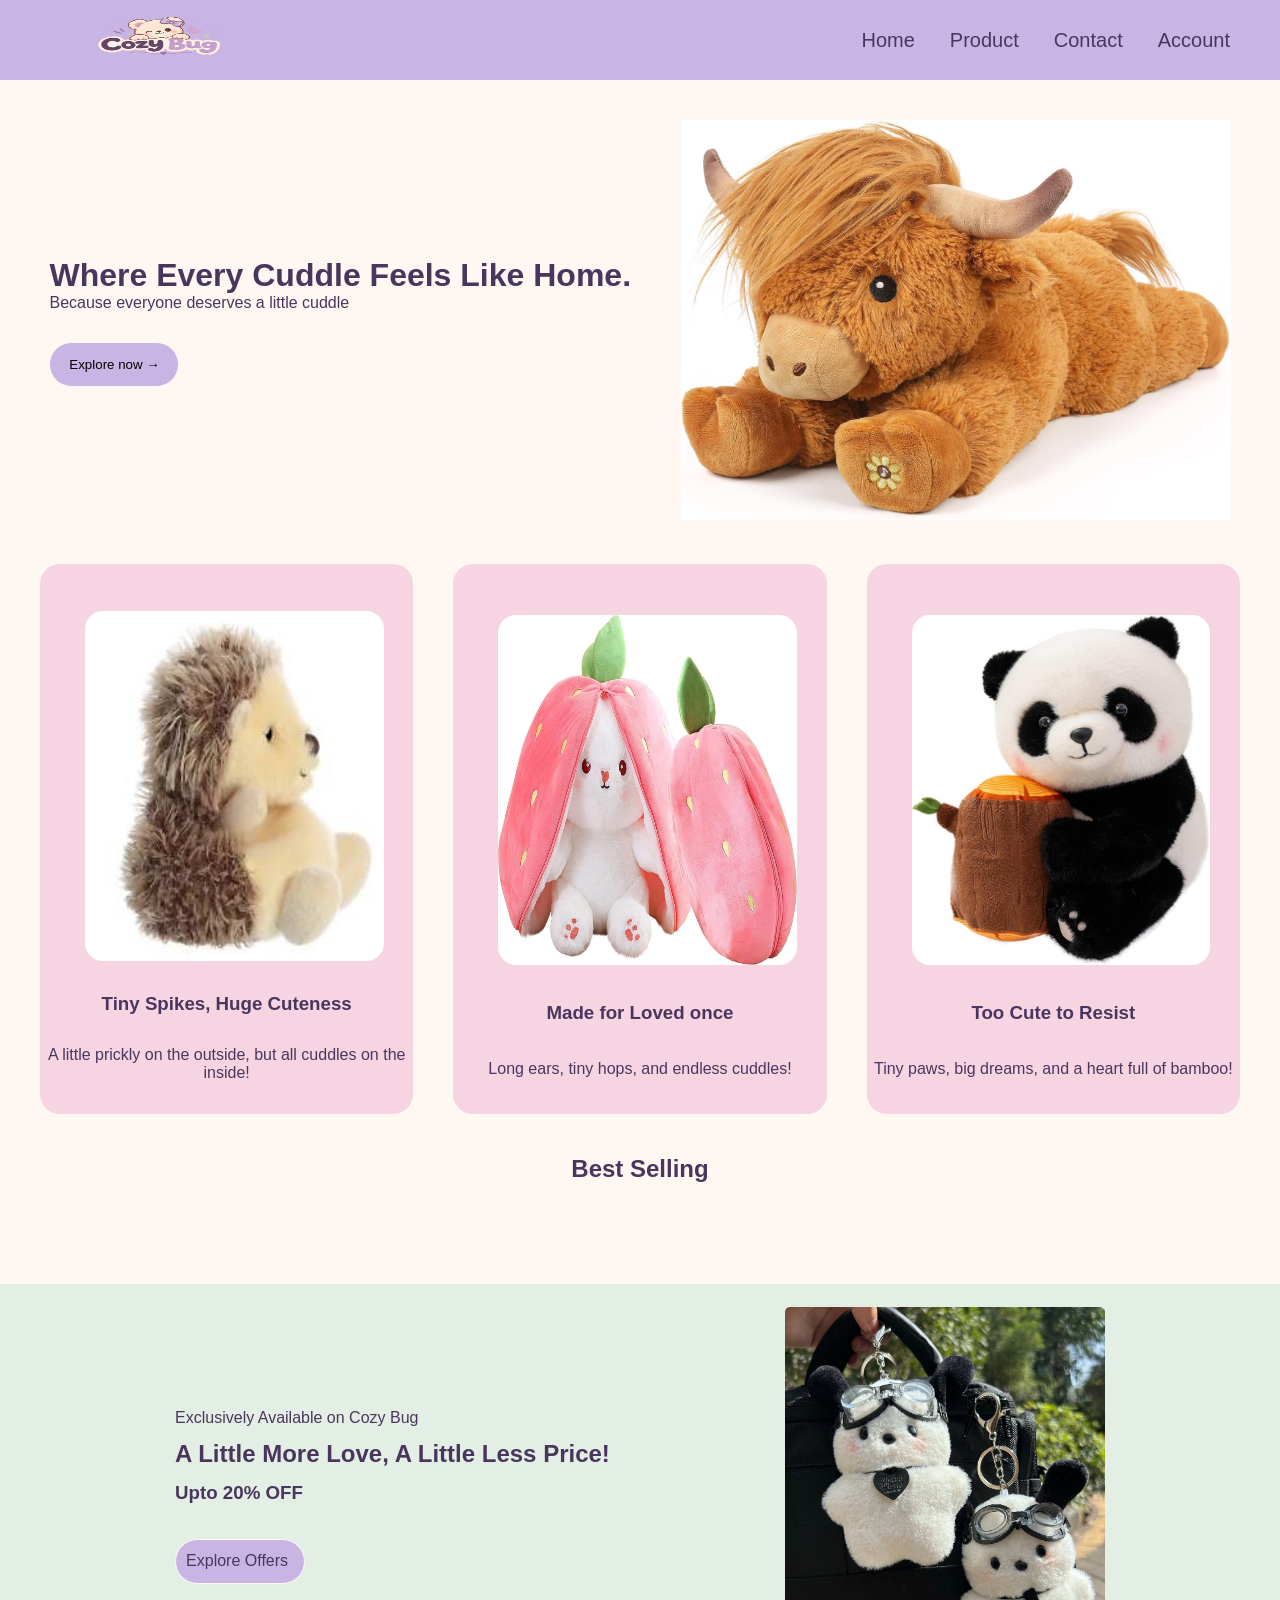
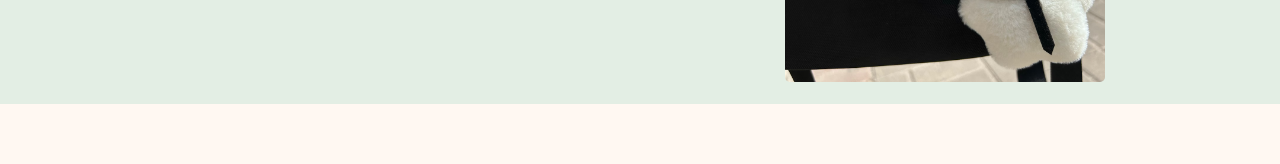
==== index.html @ cb40640b "build offer section" ====
<!DOCTYPE html>
<html lang="en">
<head>
  <meta charset="UTF-8">
  <meta name="viewport" content="width=device-width, initial-scale=1.0">
  <link rel="stylesheet" href="style.css">
  <title>Cozy Bug | Hug in every package</title>
</head>
<body>
  <!-- HEADER -->
  <header class="header">
    <div class="brand">
    <img src="Cozy Bug Teddy Bear Logo.png" width="220px" height="75px">
    </div>
    <div class="navbar">
       <a href="#" class="nav-links">Home</a>
       <a href="#" class="nav-links">Product</a>
       <a href="#" class="nav-links">Contact</a>
       <a href="#" class="nav-links">Account</a>
    </div>
  </header>
  <!-- MAIN IMAGE WITH TAG LINE -->
  <div class="main">
    <div> 
        <h1>Where Every Cuddle Feels Like Home.</h1>
        <p>Because everyone deserves a little cuddle</p>
        <button class="btn">Explore now &rightarrow;</button>
   </div>
   <div class="main-img">
    <img src="main_img.jpg" height="400px" width="550px">
   </div>
  </div>
  <!-- FEATURED SECTION -->
   <section class="features">
    <div class="feature-card">
        <img src="feature-img1.jpg" alt="Cute teddy bear" height="400px" width="350px">
         <h3>Tiny Spikes, Huge Cuteness</h3>
         <p>A little prickly on the outside, but all cuddles on the inside!</p>
    </div>

     <div class="feature-card">
        <img src="feature-img2.jpg" alt="Cute plush toy" height="400px" width="350px">
        <h3>Made for Loved once</h3>
        <p>Long ears, tiny hops, and endless cuddles!</p>
    </div>

    <div class="feature-card">
        <img src="feature-img3.jpg" alt="Cute soft toy" height="400px" width="350px">
       <h3>Too Cute to Resist</h3>
       <p>Tiny paws, big dreams, and a heart full of bamboo!</p>
    </div>
    <h2>Best Selling</h2>
  </section>
  <!-- PRODUCT SECTION -->
  <!-- offer section -->
   <div class="offer">
    <div class="offer-detail">
      <p>Exclusively Available on Cozy Bug</p>
      <h2>A Little More Love, A Little Less Price!</h2>
      <h3>Upto 20% OFF</h3>
      <div class="btn">Explore Offers</div>
    </div>
      <img src="offer-section-img.avif">
   </div>
</body>
</html>
---- style.css ----
*{
  margin: 0px;
  padding: 0px;
  box-sizing: border-box;
}
body {
  background-color: #FFF8F2;
  color: #49365D;
}
h1, h2, h3, button {
    font-family: 'Fredoka', sans-serif;
}
body, a, p {
    font-family: 'Nunito', sans-serif;
}
.header{
  background-color: #C9B5E4;
  height: 80px;
  width: 100%;
  position: fixed;
  top: 0;
  left: 0;
  display: flex;
  align-items: center;
  justify-content: space-between;
}
.brand{
  background-color: #C9B5E4;
  width: 40%;
  padding-left: 50px;
  padding-right: 15px;
}
.navbar{
  width: 70%;
  background-color: #C9B5E4;
  color: #49365D;
  display: flex;
  justify-content:right;
  gap: 35px;
  padding-right: 50px;
}
.nav-links {
  color: #49365D;
  text-decoration: none;
  font-size: 20px;
}
.nav-links:hover{
  cursor: pointer;
  transform: scale(1.1);
}
.main {
  margin-top: 120px;
  display: flex;
  justify-content: space-evenly;
  align-items: center;
}
.btn{
  background-color: #c9b5e4;
  margin-top: 30px;
  padding-left: 10px;
  padding-right: 10px;
  padding-top: 7px;
  padding-bottom: 7px;
  height: 45px;
  width: 130px;
  border-radius: 30px;
  border: 1px solid #fff8f2;
}
.btn:hover{
  background-color: #c9acee;
  cursor: pointer;
}
.main-img{
  transition-duration: 0.7s;
}
/* .main-img:hover{
  box-shadow: 1px 1px 5px black;
  cursor: pointer;
  transform: scale(1.02);
} */
/* Mobile & Tablets */
@media (max-width: 768px) {
    .main {
        justify-content: center;
        text-align: center;
        min-height: 75vh;
        padding: 25px;
    }

    .main h1 {
        font-size: 34px;
    }

    .main p {
        font-size: 16px;
    }

    .main-img {
        display: none;
    }
}
.features{
  display: grid;
  grid-template-columns: 1fr 1fr 1fr;
  gap: 40px;
  padding: 40px;
  width: 100%;
  height: 700px;
}
.feature-card{
  background-color: #f6d4e2;
  border-radius: 20px;
  height: 550px;
  display: flex;
  flex-direction: column;
  justify-content: space-evenly;
  text-align: center;
  transition-duration: 0.7s;
}
.feature-card:hover {
  cursor: pointer;
  box-shadow: 1px 2px 6px rgb(113, 112, 112);
}
.feature-card img{
  width: 80%;
  height: 350px;
  margin-top: 15px;
  margin-left: 45px;
  border-radius: 18px;
}
.features h2 {
    grid-column: 1 / -1;
    text-align: center;
}
/* Tablet */
@media (max-width: 768px) {
    .features {
        grid-template-columns: repeat(2, 1fr);
    }
}
/* Mobile */
@media (max-width: 480px) {
    .features {
        grid-template-columns: 1fr;
        padding: 20px;
    }
}
.offer{
  margin-top: 60px;
  margin-bottom: 60px;
  width: 100%;
  height: 420px;
  background-color: #e3eee4;
  display: flex;
  justify-content: space-evenly;
  align-items: center;
}
.offer-detail{
  line-height: 1.8;
}
.offer img {
  border-radius: 5px;
  transition-duration: 0.7s;
  width:320px; 
  height:375px;
}
.offer img:hover{
  width: 325px;
  height: 385px;
  cursor: pointer;
}
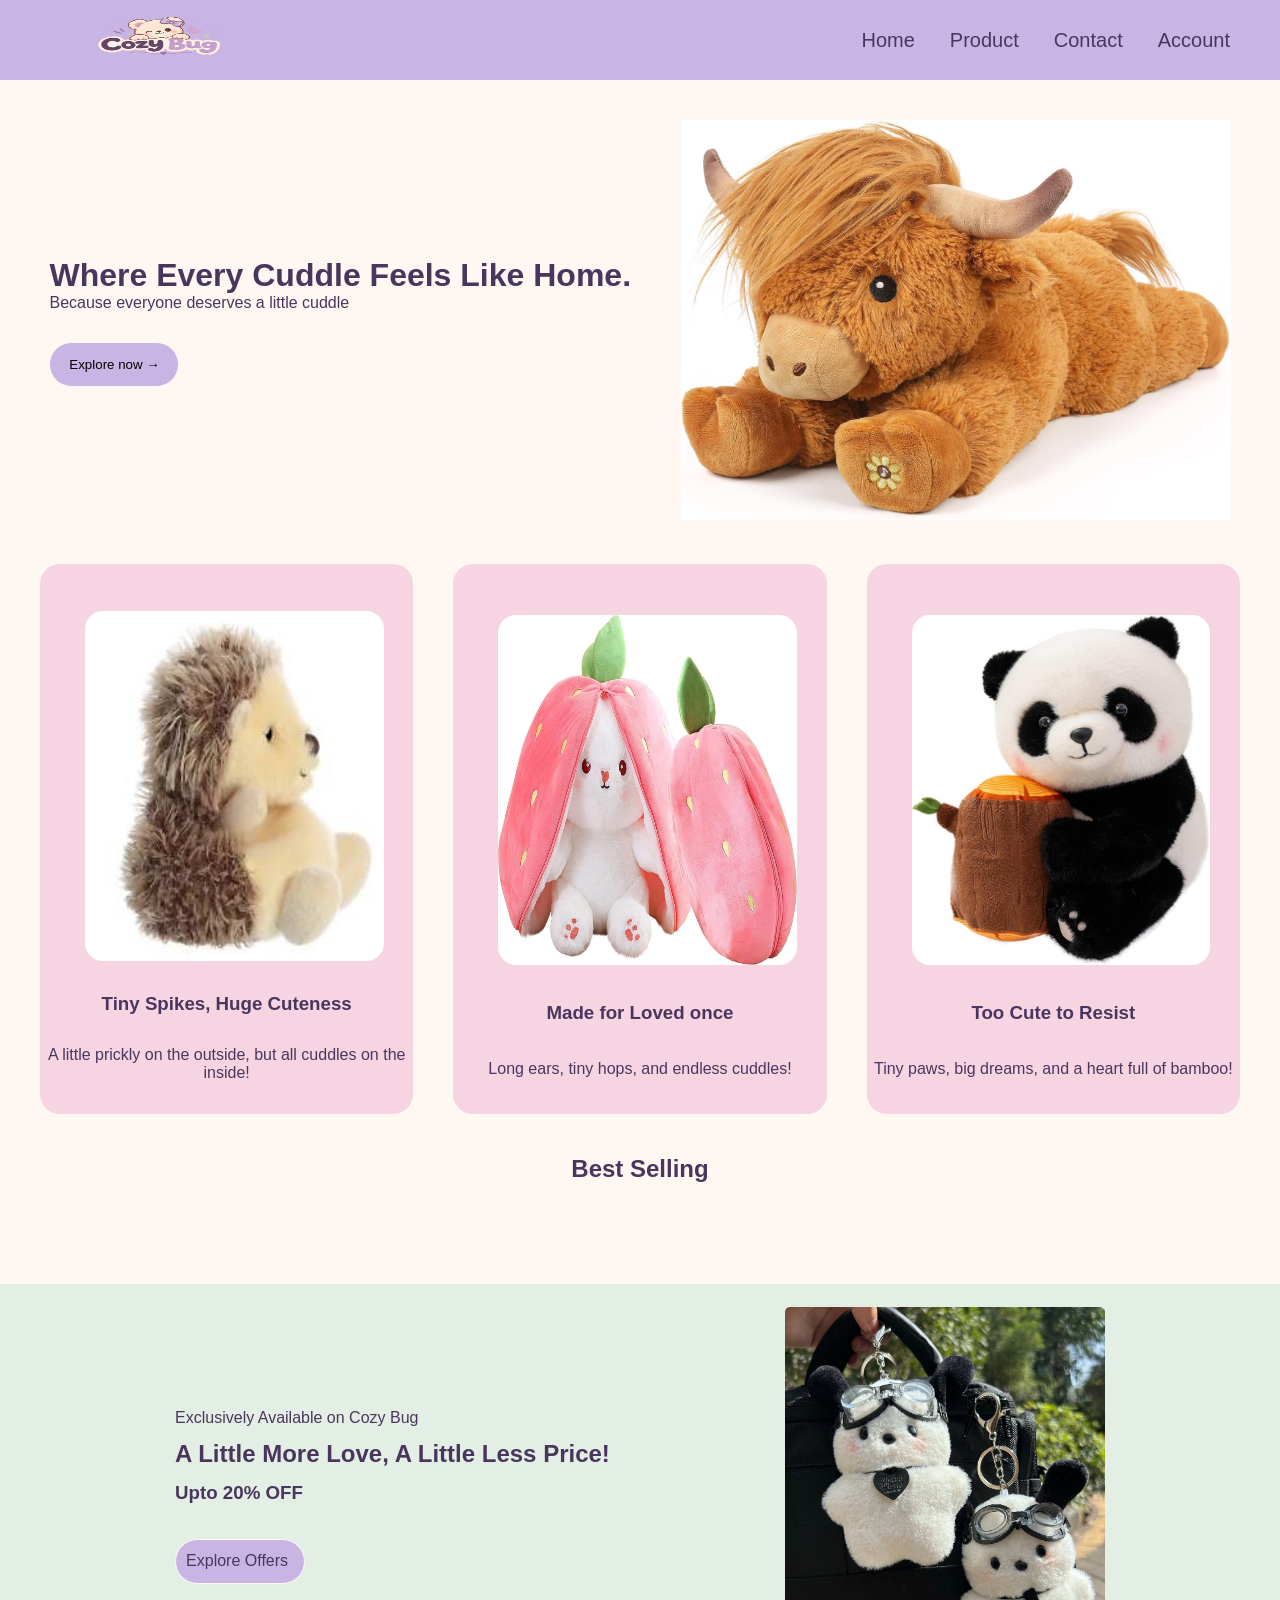
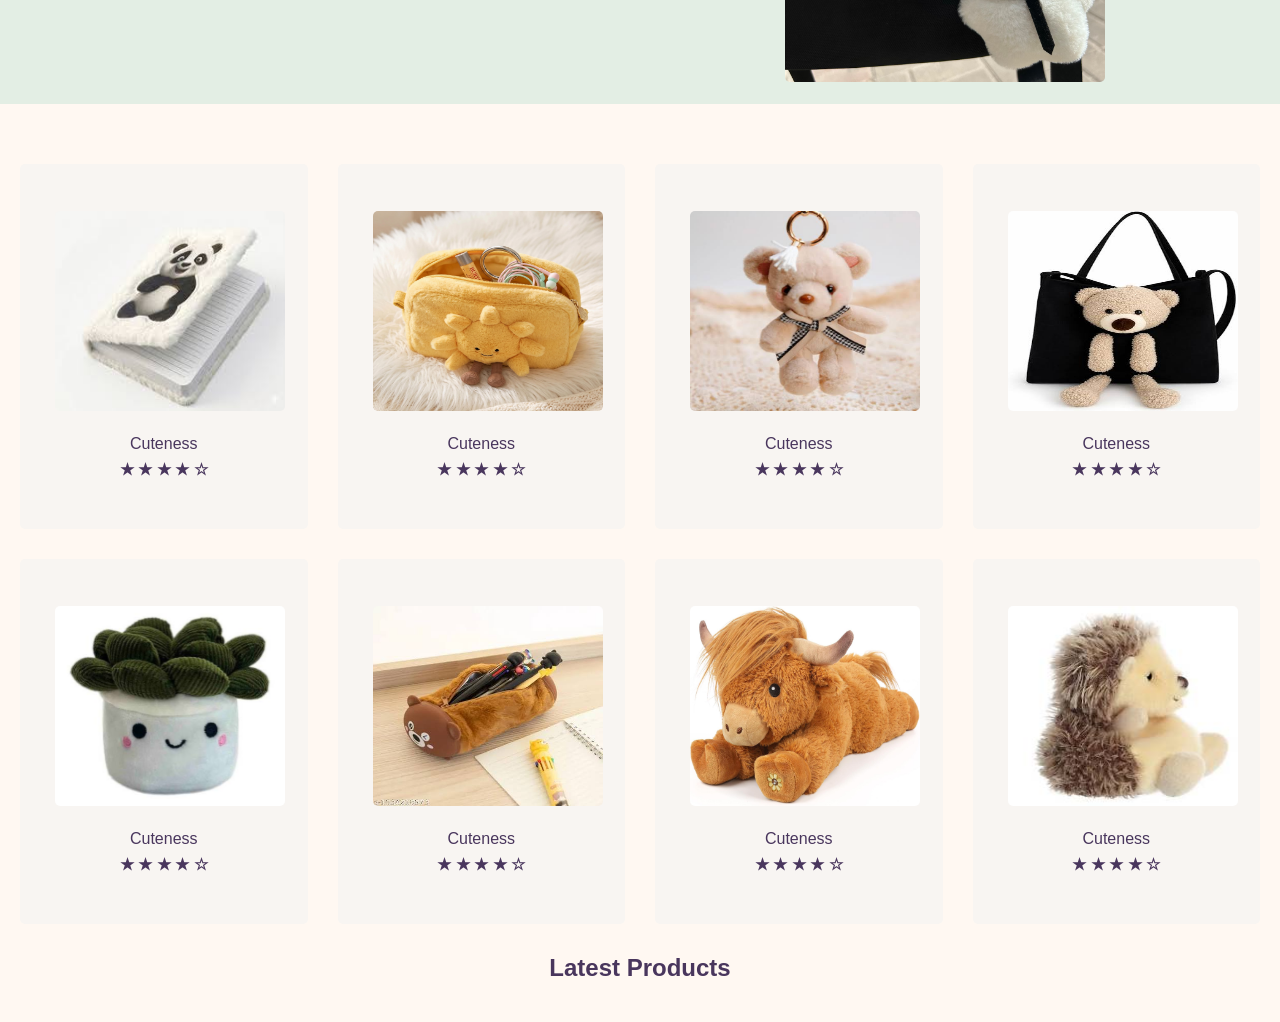
==== commit 956c98be: "design overall product session with responsiveness for tablets and mobile" ====
--- a/index.html
+++ b/index.html
@@ -51,7 +51,6 @@
     </div>
     <h2>Best Selling</h2>
   </section>
-  <!-- PRODUCT SECTION -->
   <!-- offer section -->
    <div class="offer">
     <div class="offer-detail">
@@ -62,5 +61,65 @@
     </div>
       <img src="offer-section-img.avif">
    </div>
+  <!-- PRODUCT SECTION -->
+   <div class="product">
+    <div class="product-card">
+      <img src="product-img1.jpg">
+      <div class="product-detail">
+        <p>Cuteness</p>
+        <h4>&starf; &starf; &starf; &starf; &star;</h4>
+      </div>
+    </div>
+    <div class="product-card">
+      <img src="product-img2.avif">
+      <div class="product-detail">
+        <p>Cuteness</p>
+        <h4>&starf; &starf; &starf; &starf; &star;</h4>
+      </div>
+    </div>
+    <div class="product-card">
+      <img src="product-img3.jpg">
+      <div class="product-detail">
+        <p>Cuteness</p>
+        <h4>&starf; &starf; &starf; &starf; &star;</h4>
+      </div>
+    </div>
+    <div class="product-card">
+      <img src="product-img4.jpg">
+      <div class="product-detail">
+        <p>Cuteness</p>
+        <h4>&starf; &starf; &starf; &starf; &star;</h4>
+      </div>
+    </div>
+    <div class="product-card">
+      <img src="product-img5.jpg">
+      <div class="product-detail">
+        <p>Cuteness</p>
+        <h4>&starf; &starf; &starf; &starf; &star;</h4>
+      </div>
+    </div>
+    <div class="product-card">
+      <img src="product-img6.jpg">
+      <div class="product-detail">
+        <p>Cuteness</p>
+        <h4>&starf; &starf; &starf; &starf; &star;</h4>
+      </div>
+    </div>
+    <div class="product-card">
+      <img src="main_img.jpg">
+      <div class="product-detail">
+        <p>Cuteness</p>
+        <h4>&starf; &starf; &starf; &starf; &star;</h4>
+      </div>
+    </div>
+    <div class="product-card">
+      <img src="feature-img1.jpg">
+      <div class="product-detail">
+        <p>Cuteness</p>
+        <h4>&starf; &starf; &starf; &starf; &star;</h4>
+      </div>
+    </div>
+    <h2>Latest Products</h2>
+   </div>
 </body>
 </html>
--- a/style.css
+++ b/style.css
@@ -105,7 +105,8 @@
   gap: 40px;
   padding: 40px;
   width: 100%;
-  height: 700px;
+  height: auto;
+  min-height: 700px;
 }
 .feature-card{
   background-color: #f6d4e2;
@@ -149,7 +150,8 @@
   margin-top: 60px;
   margin-bottom: 60px;
   width: 100%;
-  height: 420px;
+  min-height: 420px;
+  height: auto;
   background-color: #e3eee4;
   display: flex;
   justify-content: space-evenly;
@@ -168,4 +170,127 @@
   width: 325px;
   height: 385px;
   cursor: pointer;
+}
+/* Tablet */
+@media (max-width: 786px) {
+  .offer {
+    height: 350px;
+    justify-content: center;
+    padding: 20px;
+    box-sizing: border-box;
+  }
+
+  .offer img {
+    display: none;
+  }
+
+  .offer-detail {
+     text-align: center;
+    display: flex;
+    flex-direction: column;
+    align-items: center;
+  }
+
+  .offer-detail h2 {
+    font-size: 25px;
+  }
+
+  .btn {
+    font-size: 14px;
+    align-self: center;
+  }
+}
+/* Mobile */
+@media (max-width: 480px) {
+  .offer {
+    height: 280px;
+    margin-top: 30px;
+    margin-bottom: 30px;
+    padding: 15px;
+  }
+
+  .offer-detail {
+    line-height: 1.6;
+     text-align: center;
+    display: flex;
+    flex-direction: column;
+    align-items: center;
+  }
+
+  .offer-detail p {
+    font-size: 13px;
+  }
+
+  .offer-detail h2 {
+    font-size: 21px;
+  }
+
+  .offer-detail h3 {
+    font-size: 17px;
+  }
+
+  .btn {
+    font-size: 14px;
+    align-self: center;
+  }
+}
+.product{
+  background-color:#FFF8F2;
+  padding-left: 20px;
+  padding-right: 20px;
+  width: 100%;
+  height: auto;
+  display: grid;
+  grid-template-columns: repeat(4,1fr);
+  justify-content: center;
+  align-items: center;
+  grid-gap: 30px;
+  margin-bottom: 40px;
+  margin-top: 40px;
+}
+.product-card{
+  background-color: #f8f5f2; 
+  border-radius: 5px;
+  height: 365px;
+  display: flex;
+  flex-direction: column;
+  justify-content: center;
+  transition-duration: 1s;
+}
+.product-card:hover{
+  box-shadow: 1.5px 1.5px 7px grey;
+  cursor: pointer;
+  height: 375px;
+}
+.product-card img {
+  height: 200px;
+  width: 80%;
+  border-radius: 5px;
+  margin-left: 35px;
+  margin-bottom: 20px;
+}
+.product-detail {
+  line-height: 1.6;
+  text-align: center;
+}
+.product>h2{
+  grid-column: 1 / -1;
+  text-align: center;
+}
+@media (max-width: 1100px) {
+  .product {
+    grid-template-columns: repeat(3, 1fr);
+  }
+}
+/* Tablet*/
+@media (max-width: 768px) {
+  .product {
+    grid-template-columns: repeat(2, 1fr);
+  }
+}
+/* Mobile*/
+@media (max-width: 480px) {
+  .product {
+    grid-template-columns: 1fr;
+  }
 }
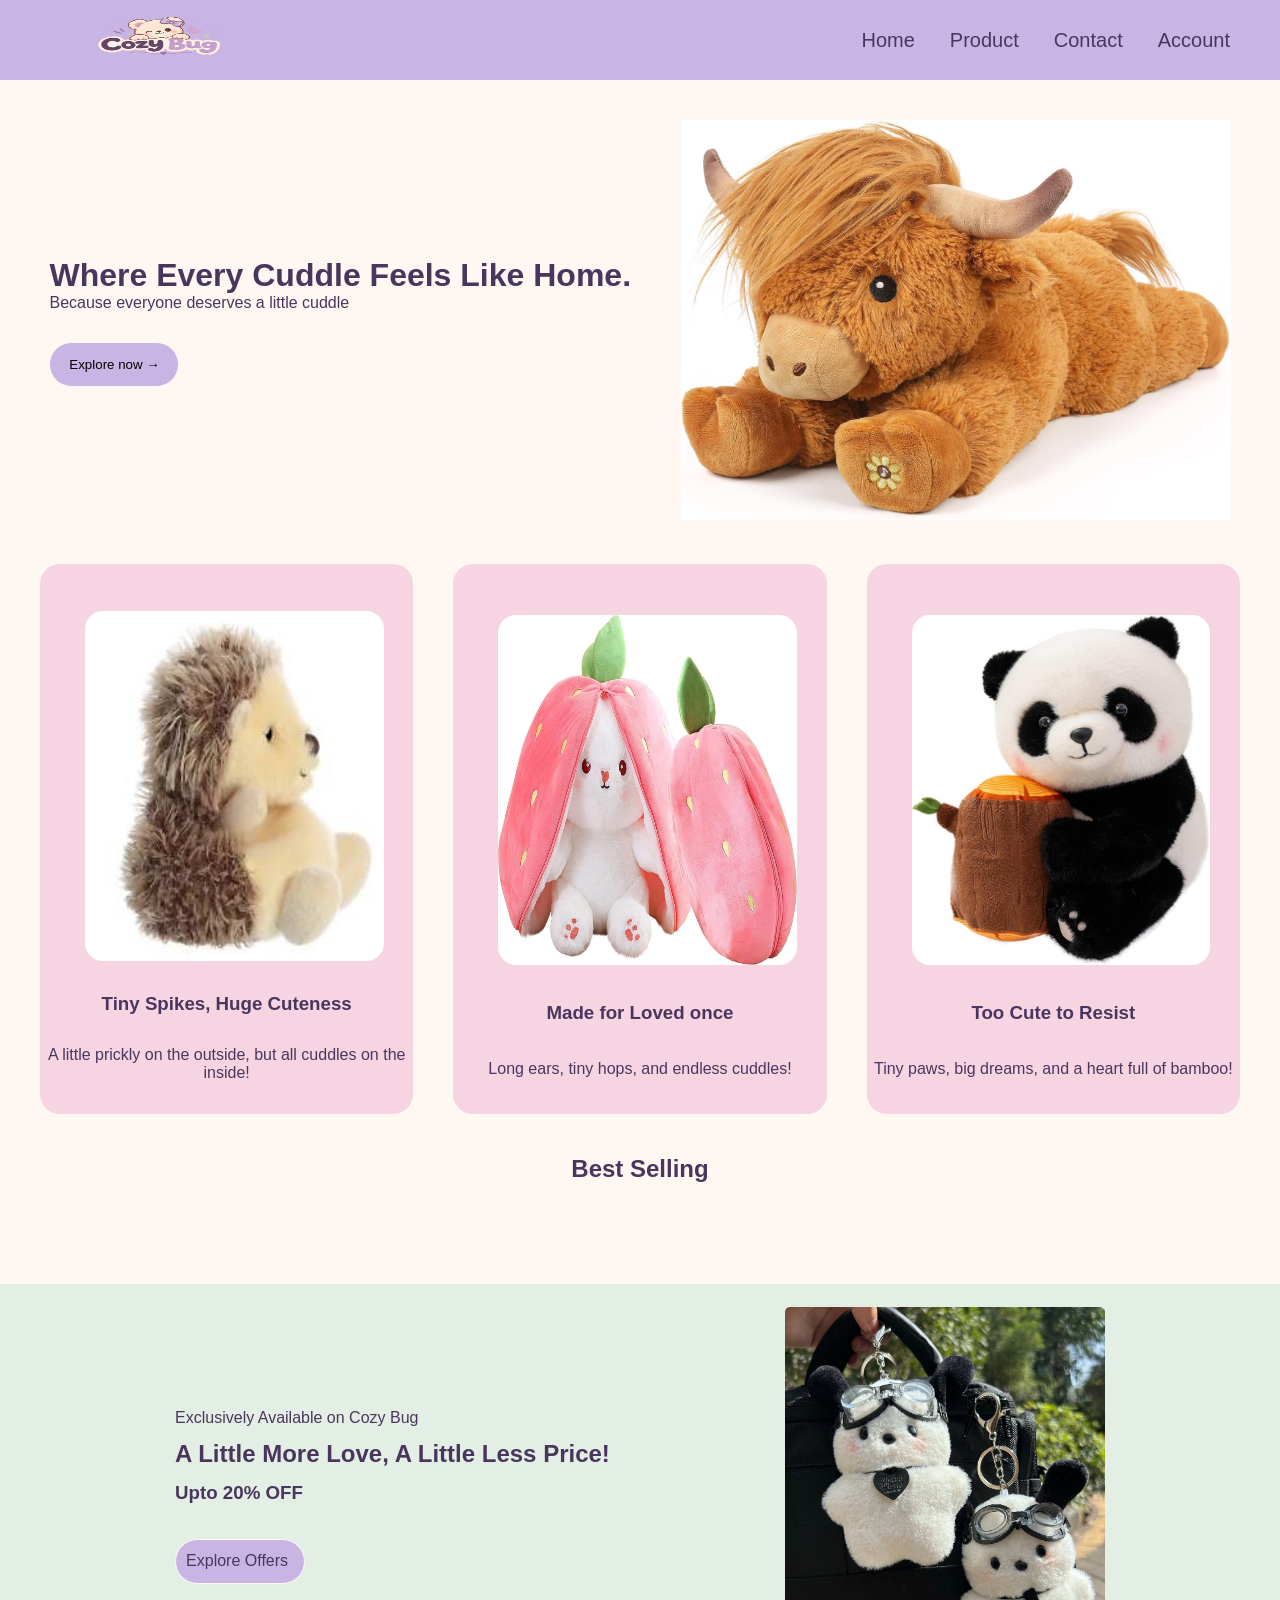
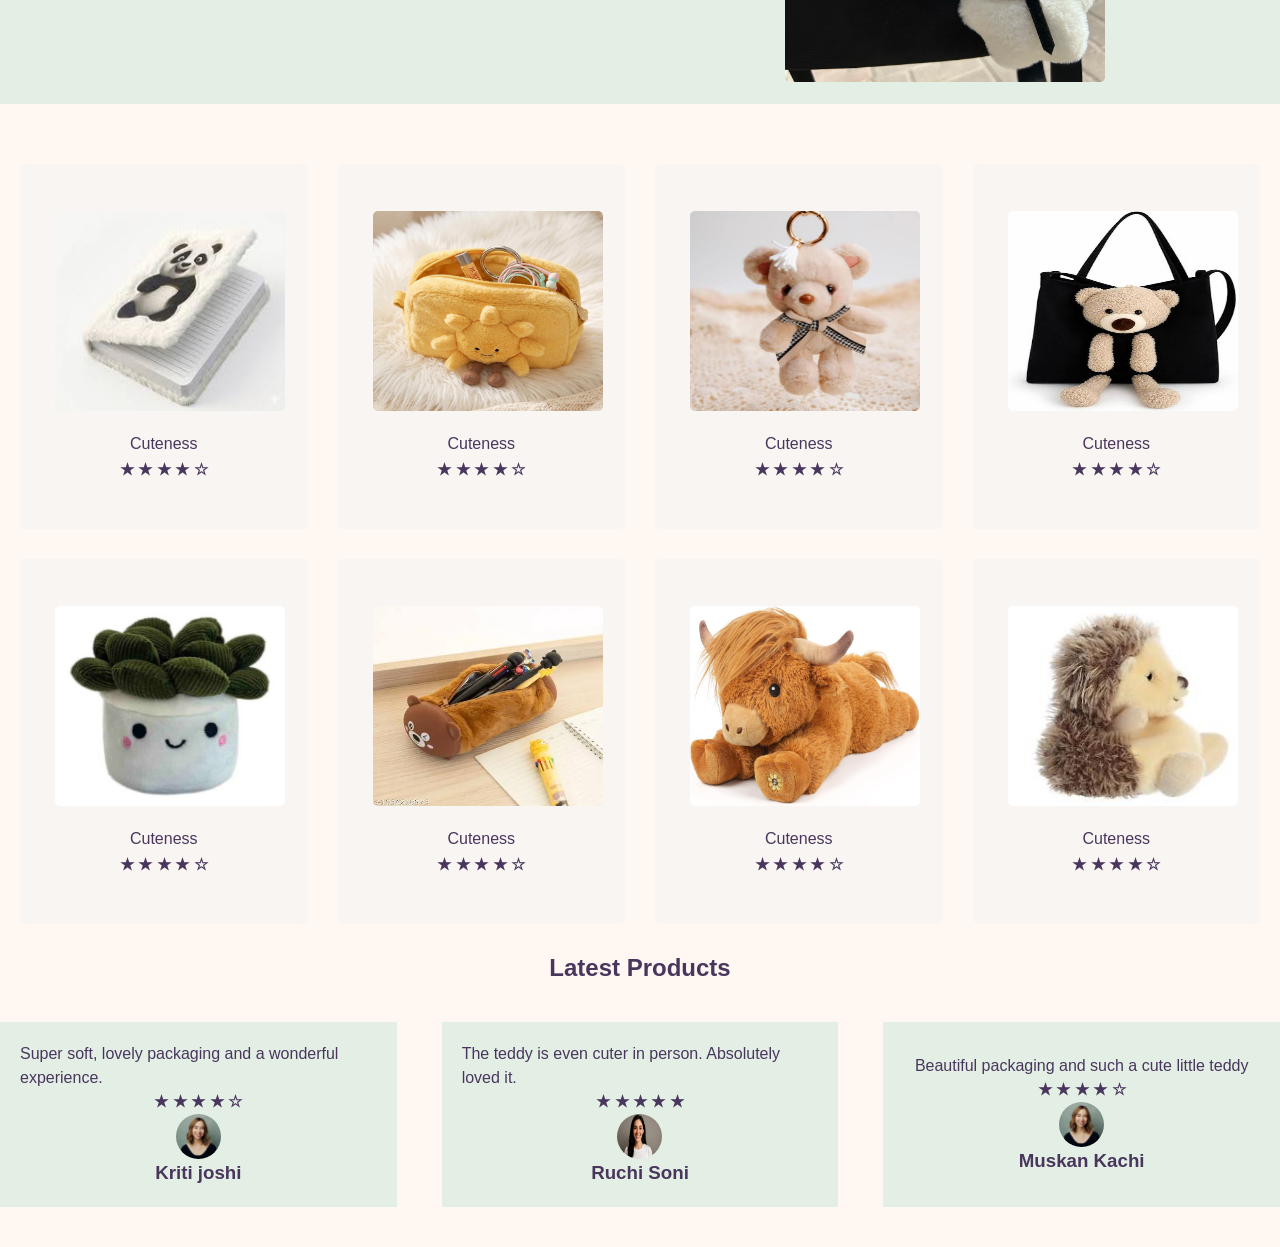
==== commit 03211bc0: "added feedback section" ====
--- a/index.html
+++ b/index.html
@@ -121,5 +121,25 @@
     </div>
     <h2>Latest Products</h2>
    </div>
+   <div class="feedback">
+    <div class="feedback-card">
+      <p>Super soft, lovely packaging and a wonderful experience.</p>
+      <h4>&starf; &starf; &starf; &starf; &star;</h4>
+      <img src="feedback-img1.jpg">
+      <h3>Kriti joshi</h3>
+    </div>
+    <div class="feedback-card">
+      <p>The teddy is even cuter in person. Absolutely loved it.</p>
+      <h4>&starf; &starf; &starf; &starf; &starf;</h4>
+      <img src="feedback-img2.jpg">
+      <h3>Ruchi Soni</h3>
+    </div>
+    <div class="feedback-card">
+      <p>Beautiful packaging and such a cute little teddy</p>
+      <h4>&starf; &starf; &starf; &starf; &star;</h4>
+      <img src="feedback-img1.jpg">
+      <h3>Muskan Kachi</h3>
+    </div>
+   </div>
 </body>
 </html>
--- a/style.css
+++ b/style.css
@@ -293,4 +293,43 @@
   .product {
     grid-template-columns: 1fr;
   }
+}
+.feedback{
+  margin-top: 40px;
+  margin-bottom: 40px;
+  display: grid;
+  grid-template-columns: repeat(3, 1fr);
+  grid-gap: 45px;
+}
+.feedback-card{
+  background-color: #e3eee4;
+  display: flex;
+  flex-direction: column;
+  line-height: 1.5;
+  justify-content: center;
+  align-items: center;
+  padding: 20px;
+}
+.feedback-card:hover{
+  box-shadow: 1px 1px 5px grey;
+}
+.feedback-card img{
+  height: 45px;
+  width: 45px;
+  border-radius:50%;
+}
+.feedback-card img{
+  cursor: pointer;
+}
+/* Tablet*/
+@media (max-width: 768px) {
+  .feedback {
+    grid-template-columns: repeat(2, 1fr);
+  }
+}
+/* Mobile*/
+@media (max-width: 480px) {
+  .feedback {
+    grid-template-columns: 1fr;
+  }
 }
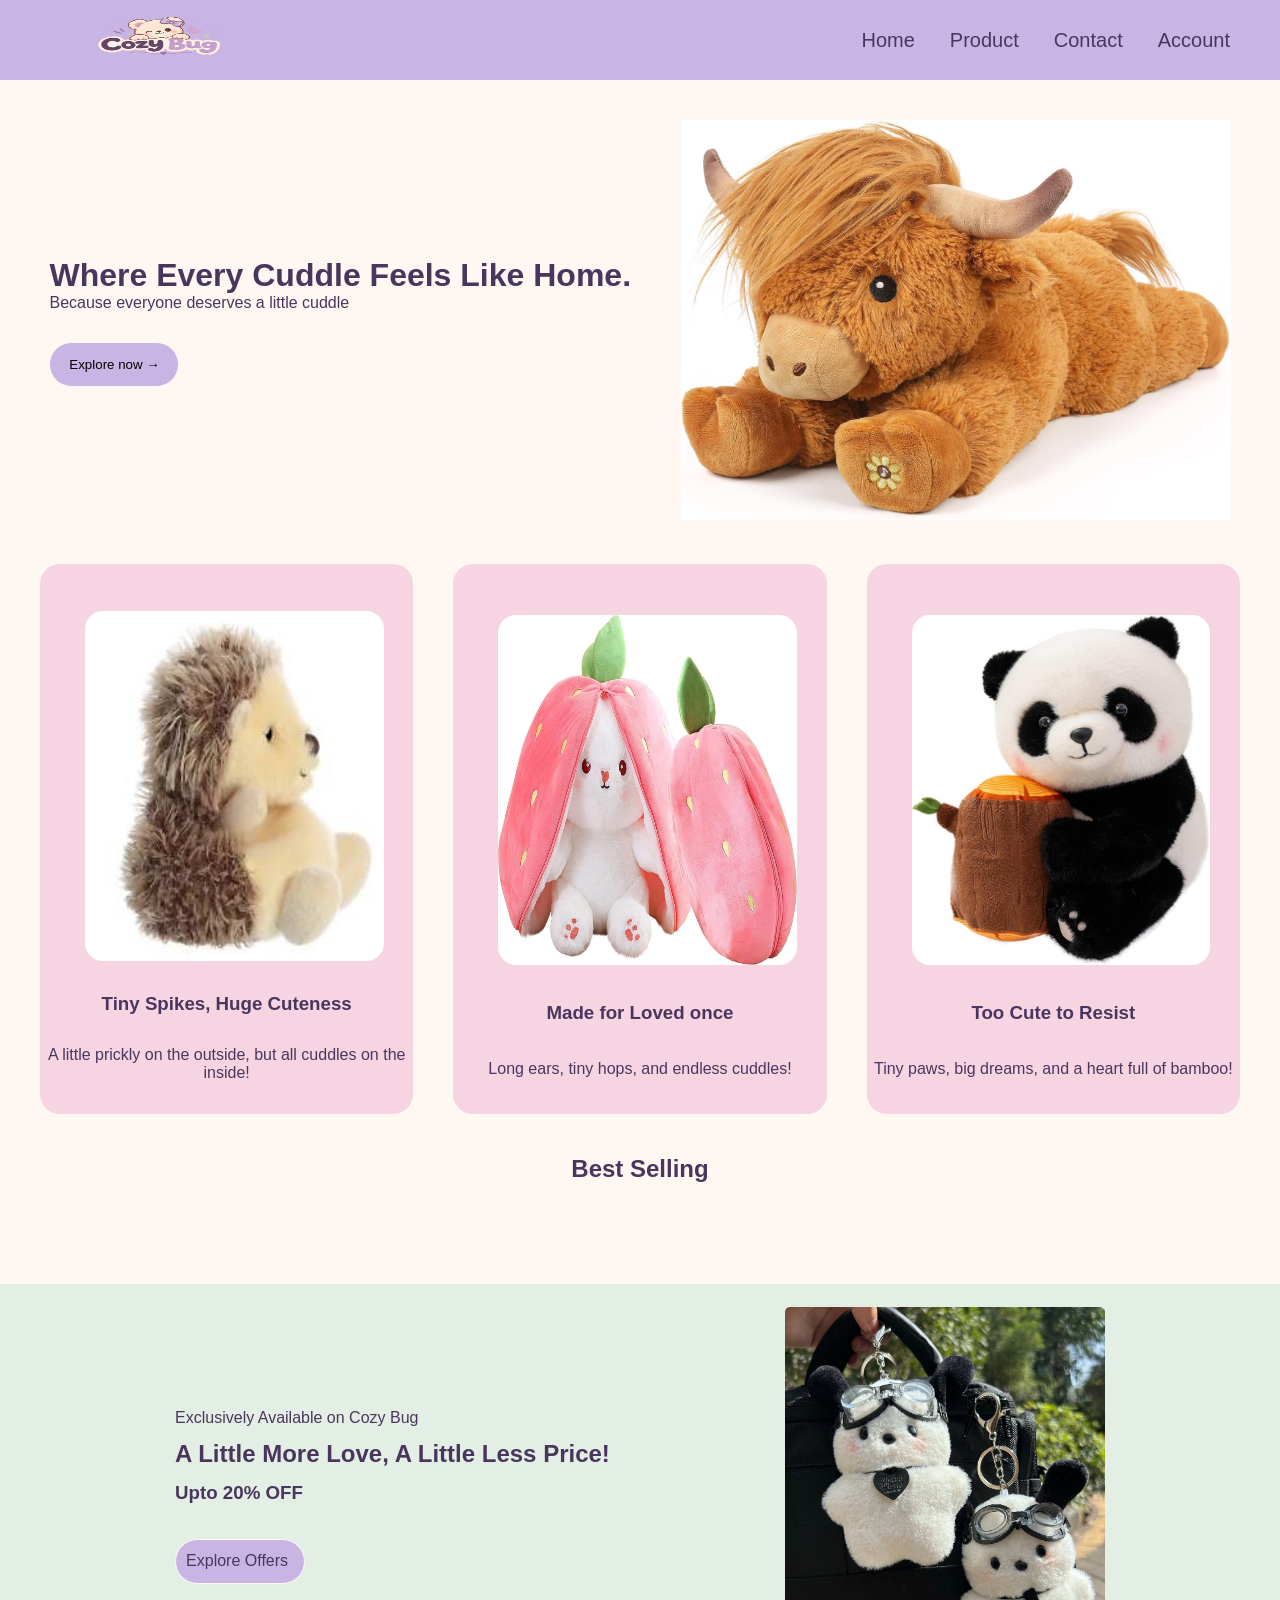
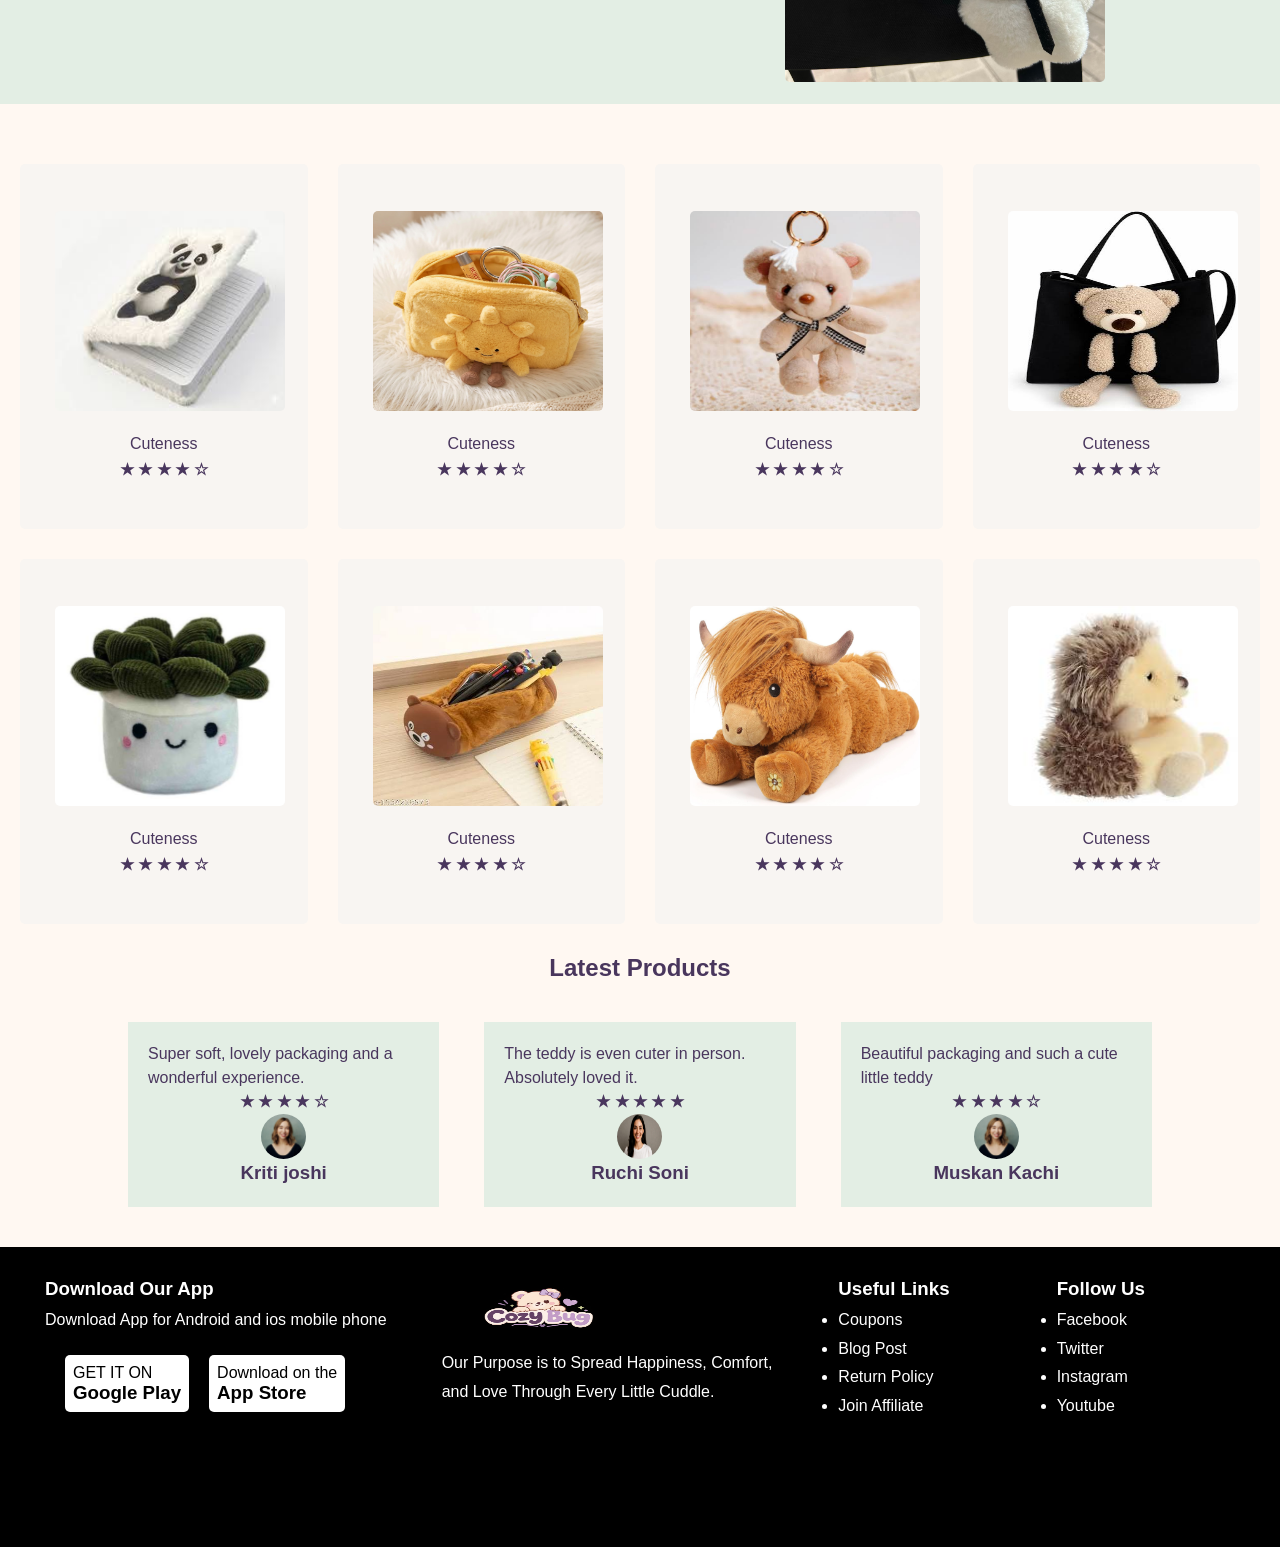
==== commit c6f0f287: "design footer" ====
--- a/index.html
+++ b/index.html
@@ -141,5 +141,43 @@
       <h3>Muskan Kachi</h3>
     </div>
    </div>
+   <footer class="footer">
+     <div class="footer-box">
+      <h3>Download Our App</h3>
+      <p>Download App for Android and ios mobile phone</p>
+      <div class="footer-app">
+        <div class="footer-box-inside">
+        <p>GET IT ON</p>
+        <h3>Google Play</h3>
+      </div>
+      <div class="footer-box-inside">
+        <p>Download on the</p>
+        <h3>App Store</h3>
+      </div>
+      </div>
+     </div>
+     <div class="footer-box">
+      <img src="Cozy Bug Teddy Bear Logo.png">
+      <p>Our Purpose is to Spread Happiness, Comfort, and Love Through Every Little Cuddle.</p>
+     </div>
+     <div class="footer-box">
+      <h3>Useful Links</h3>
+      <ul>
+        <li><a>Coupons</a></li>
+        <li><a>Blog Post</a></li>
+        <li><a>Return Policy</a></li>
+        <li><a>Join Affiliate</a></li>
+      </ul>
+     </div>
+     <div class="footer-box">
+      <h3>Follow Us</h3>
+      <ul>
+        <li><a>Facebook</a></li>
+        <li><a>Twitter</a></li>
+        <li><a>Instagram</a></li>
+        <li><a>Youtube</a></li>
+      </ul>
+     </div>
+   </footer>
 </body>
 </html>
--- a/style.css
+++ b/style.css
@@ -295,11 +295,11 @@
   }
 }
 .feedback{
-  margin-top: 40px;
-  margin-bottom: 40px;
   display: grid;
   grid-template-columns: repeat(3, 1fr);
   grid-gap: 45px;
+  width: 80%;
+  margin:40px auto;
 }
 .feedback-card{
   background-color: #e3eee4;
@@ -309,6 +309,7 @@
   justify-content: center;
   align-items: center;
   padding: 20px;
+  transition-duration: 1s;
 }
 .feedback-card:hover{
   box-shadow: 1px 1px 5px grey;
@@ -332,4 +333,42 @@
   .feedback {
     grid-template-columns: 1fr;
   }
+}
+.footer{
+  background-color:#000;
+  color: #FFF;
+  width: 100%;
+  height: 300px;
+  bottom: 0;
+  left: 0;
+  display: grid;
+  grid-template-columns:2fr 2fr 1fr 1fr;
+  grid-gap: 40px;
+  padding-left: 45px;
+  padding-right: 45px;
+  padding-top: 25px;
+  padding-bottom: 25px;
+}
+.footer-box{
+  display: flex;
+  flex-direction: column;
+  line-height: 1.8;
+}
+.footer-box img{
+  height:77px;
+  width:195px;
+}
+.footer-app{
+  display: flex;
+  flex-direction: row;
+  margin: 10px;
+}
+.footer-box-inside{
+  background-color: #FFF;
+  color: #000;
+  cursor: pointer;
+  margin: 10px;
+  padding: 8px;
+  border-radius: 5px;
+  line-height: 1.2;
 }
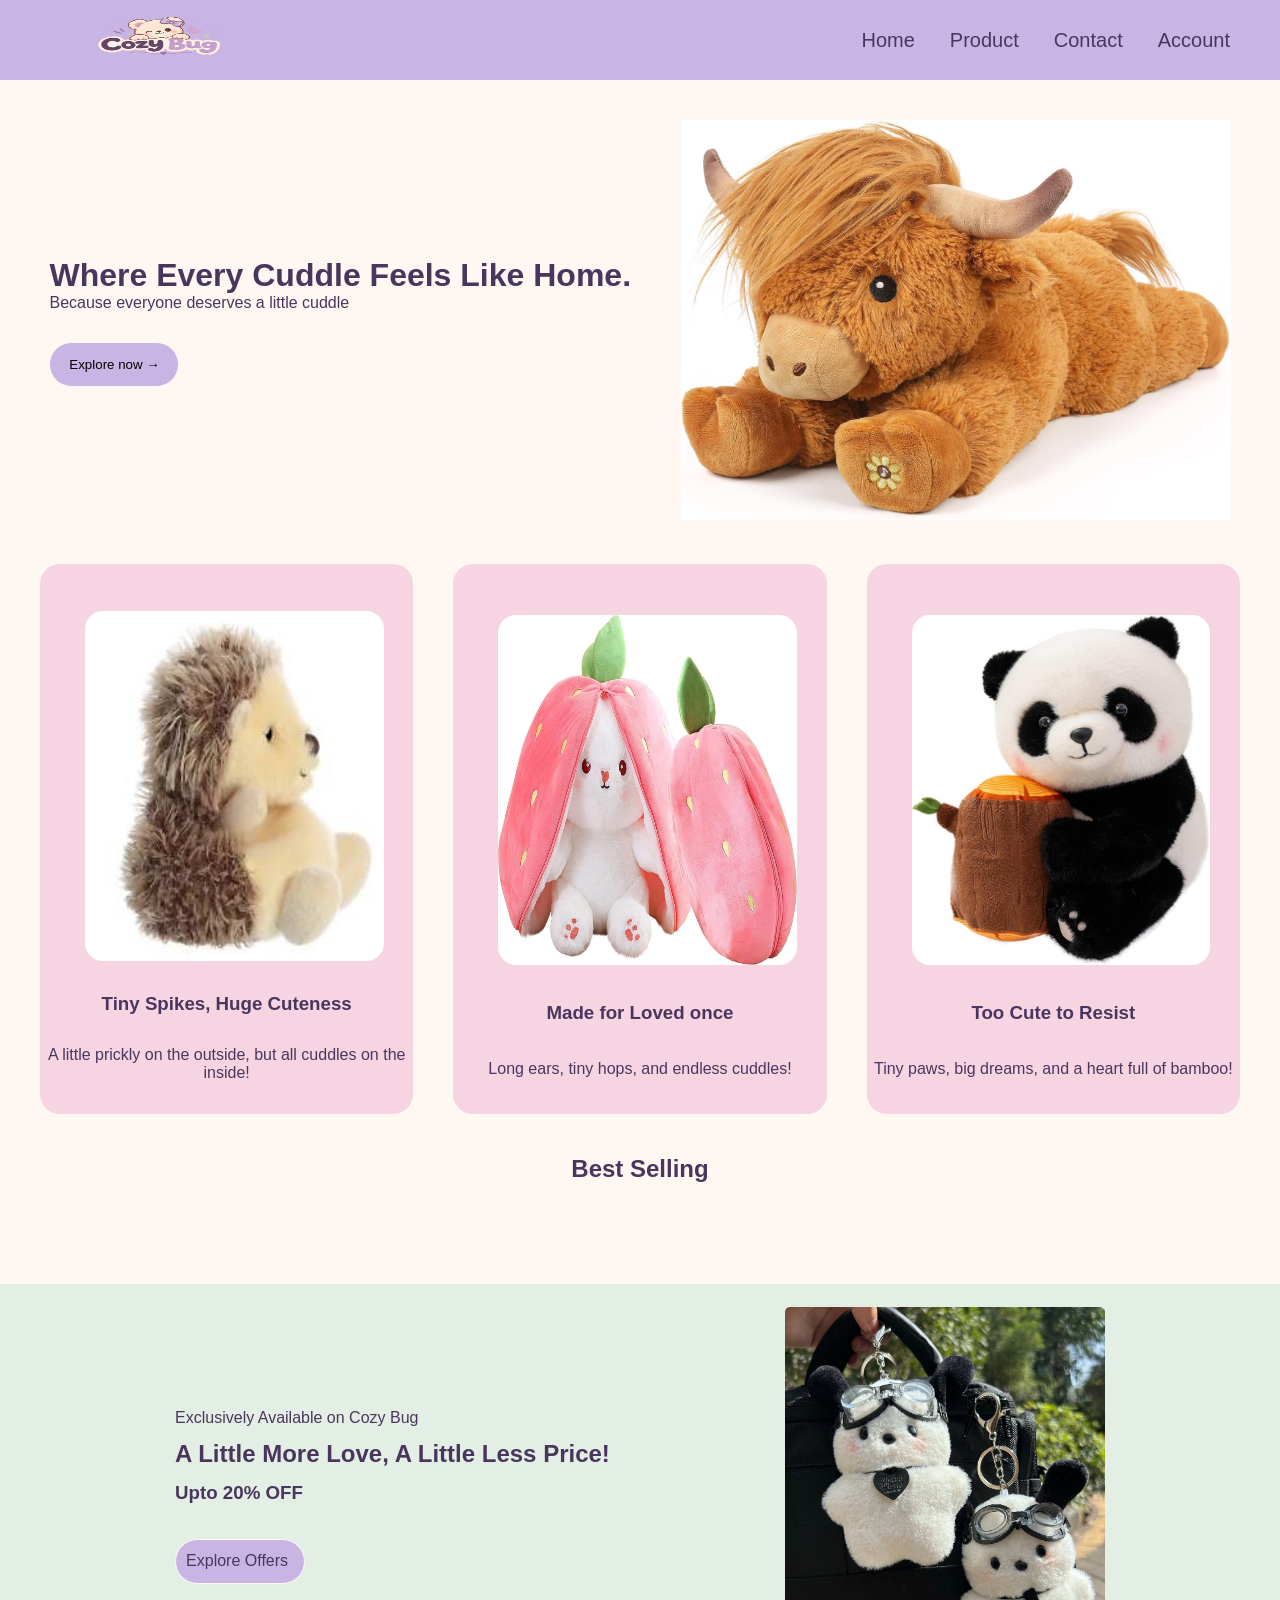
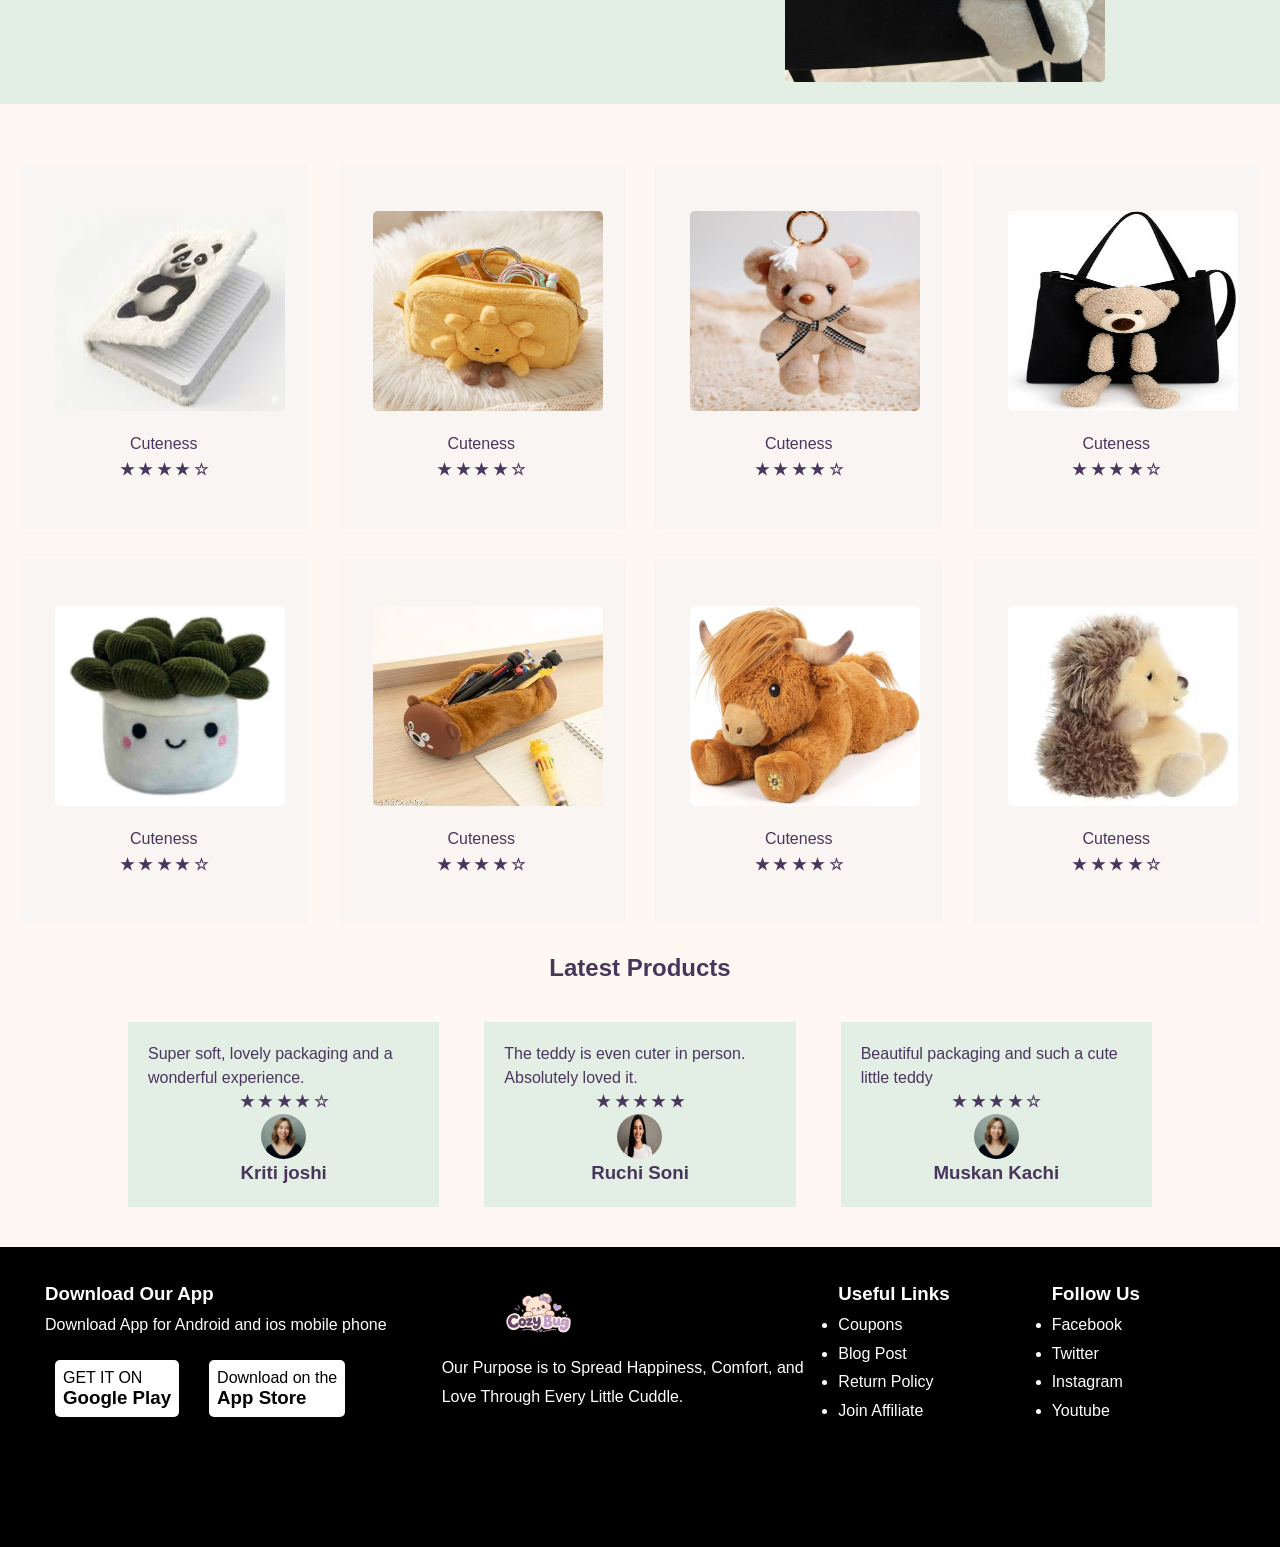
==== commit a2b663d7: "made footer and header responsiv for tablet and mobile" ====
--- a/index.html
+++ b/index.html
@@ -5,6 +5,7 @@
   <meta name="viewport" content="width=device-width, initial-scale=1.0">
   <link rel="stylesheet" href="style.css">
   <title>Cozy Bug | Hug in every package</title>
+  <link rel="stylesheet" href="https://cdnjs.cloudflare.com/ajax/libs/font-awesome/6.7.2/css/all.min.css">
 </head>
 <body>
   <!-- HEADER -->
@@ -18,6 +19,10 @@
        <a href="#" class="nav-links">Contact</a>
        <a href="#" class="nav-links">Account</a>
     </div>
+    <button class="menu-icon" aria-label="Toggle navigation"
+        aria-expanded="false">
+    <i class="fa-solid fa-bars"></i>
+    </button>
   </header>
   <!-- MAIN IMAGE WITH TAG LINE -->
   <div class="main">
@@ -179,5 +184,15 @@
       </ul>
      </div>
    </footer>
+   <!-- ACTIVATING TOGGLE HAMBURGER NAV-LINKS WITH JAVA SCRIPT -->
+    <script>
+    const menuIcon = document.querySelector(".menu-icon");
+    const navbar = document.querySelector(".navbar");
+
+    menuIcon.addEventListener("click", () => {
+        navbar.classList.toggle("active");
+    });
+</script>
+
 </body>
 </html>
--- a/style.css
+++ b/style.css
@@ -47,6 +47,59 @@
 .nav-links:hover{
   cursor: pointer;
   transform: scale(1.1);
+}
+.menu-icon{
+  background-color: #C9B5E4;
+  margin-left: 20px;
+  margin-right: 40px;
+  height: 40px;
+  width: 47px;
+  cursor: pointer;
+  display: none;
+}
+@media (max-width: 800px) {
+
+    .menu-icon {
+        display: block;
+        border: none;
+        font-size: 22px;
+    }
+
+    .navbar {
+        display: none;
+        position: absolute;
+        top: 80px;
+        right: 0;
+        width: 100%;
+        background-color: #555;
+        flex-direction: column;
+        align-items: center;
+        justify-content: center;
+        gap: 0;
+        padding: 10px 0;
+    }
+
+    .navbar.active {
+        display: flex;
+    }
+
+    .nav-links {
+        color: white;
+        width: 100%;
+        text-align: center;
+        padding: 12px 0;
+        font-size: 18px;
+    }
+
+    .nav-links:hover {
+        background-color: #777;
+        transform: none;
+    }
+}
+@media (max-width: 500px) {
+    .brand {
+        padding-left: 0px;
+    }
 }
 .main {
   margin-top: 120px;
@@ -338,30 +391,38 @@
   background-color:#000;
   color: #FFF;
   width: 100%;
-  height: 300px;
+  min-height: 300px;
   bottom: 0;
   left: 0;
   display: grid;
   grid-template-columns:2fr 2fr 1fr 1fr;
-  grid-gap: 40px;
-  padding-left: 45px;
-  padding-right: 45px;
-  padding-top: 25px;
-  padding-bottom: 25px;
+  gap: 30px;
+  padding: 30px 45px;
+  box-sizing: border-box;
 }
 .footer-box{
   display: flex;
   flex-direction: column;
   line-height: 1.8;
+  min-width: 0;
+}
+.footer-box p,
+.footer-box h3,
+.footer-box li,
+.footer-box a {
+    color: #FFF;
 }
 .footer-box img{
   height:77px;
   width:195px;
+  object-fit: contain;
 }
 .footer-app{
   display: flex;
   flex-direction: row;
-  margin: 10px;
+   flex-wrap: wrap;
+    gap: 10px;
+    margin: 10px 0;
 }
 .footer-box-inside{
   background-color: #FFF;
@@ -371,4 +432,47 @@
   padding: 8px;
   border-radius: 5px;
   line-height: 1.2;
+}
+.footer-box-inside p,
+.footer-box-inside h3 {
+    color: #000;
+}
+@media (max-width: 992px) {
+    .footer {
+        grid-template-columns: repeat(2, 1fr);
+        gap: 35px;
+        padding: 30px;
+    }
+}
+@media (max-width: 576px) {
+    .footer {
+        grid-template-columns: 1fr;
+        text-align: center;
+        gap: 25px;
+        padding: 30px 20px;
+    }
+
+    .footer-box {
+        align-items: center;
+    }
+
+    .footer-app {
+        justify-content: center;
+        flex-wrap: wrap;
+        margin: 5px 0;
+    }
+
+    .footer-box-inside {
+        margin: 5px;
+    }
+
+    .footer-box img {
+        max-width: 100%;
+        object-fit: contain;
+    }
+
+    .footer-box ul {
+        padding: 0;
+        list-style: none;
+    }
 }
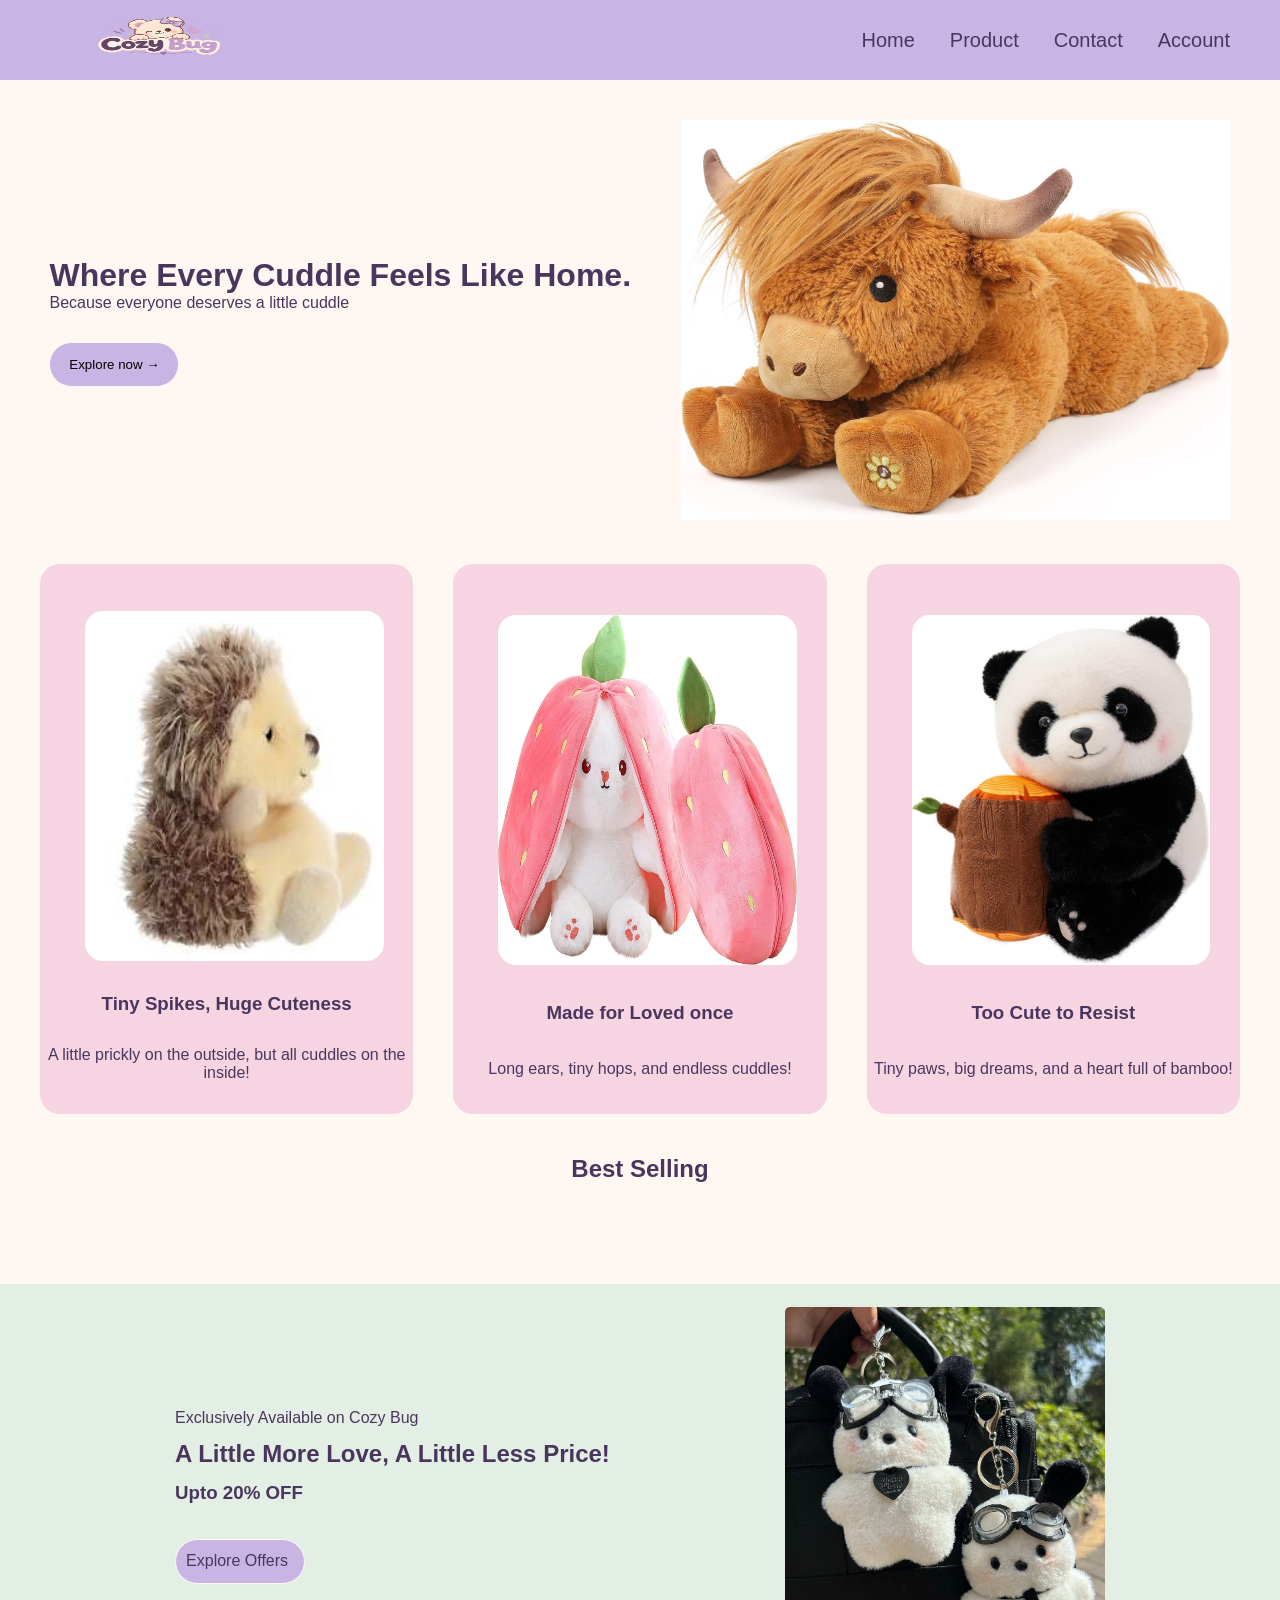
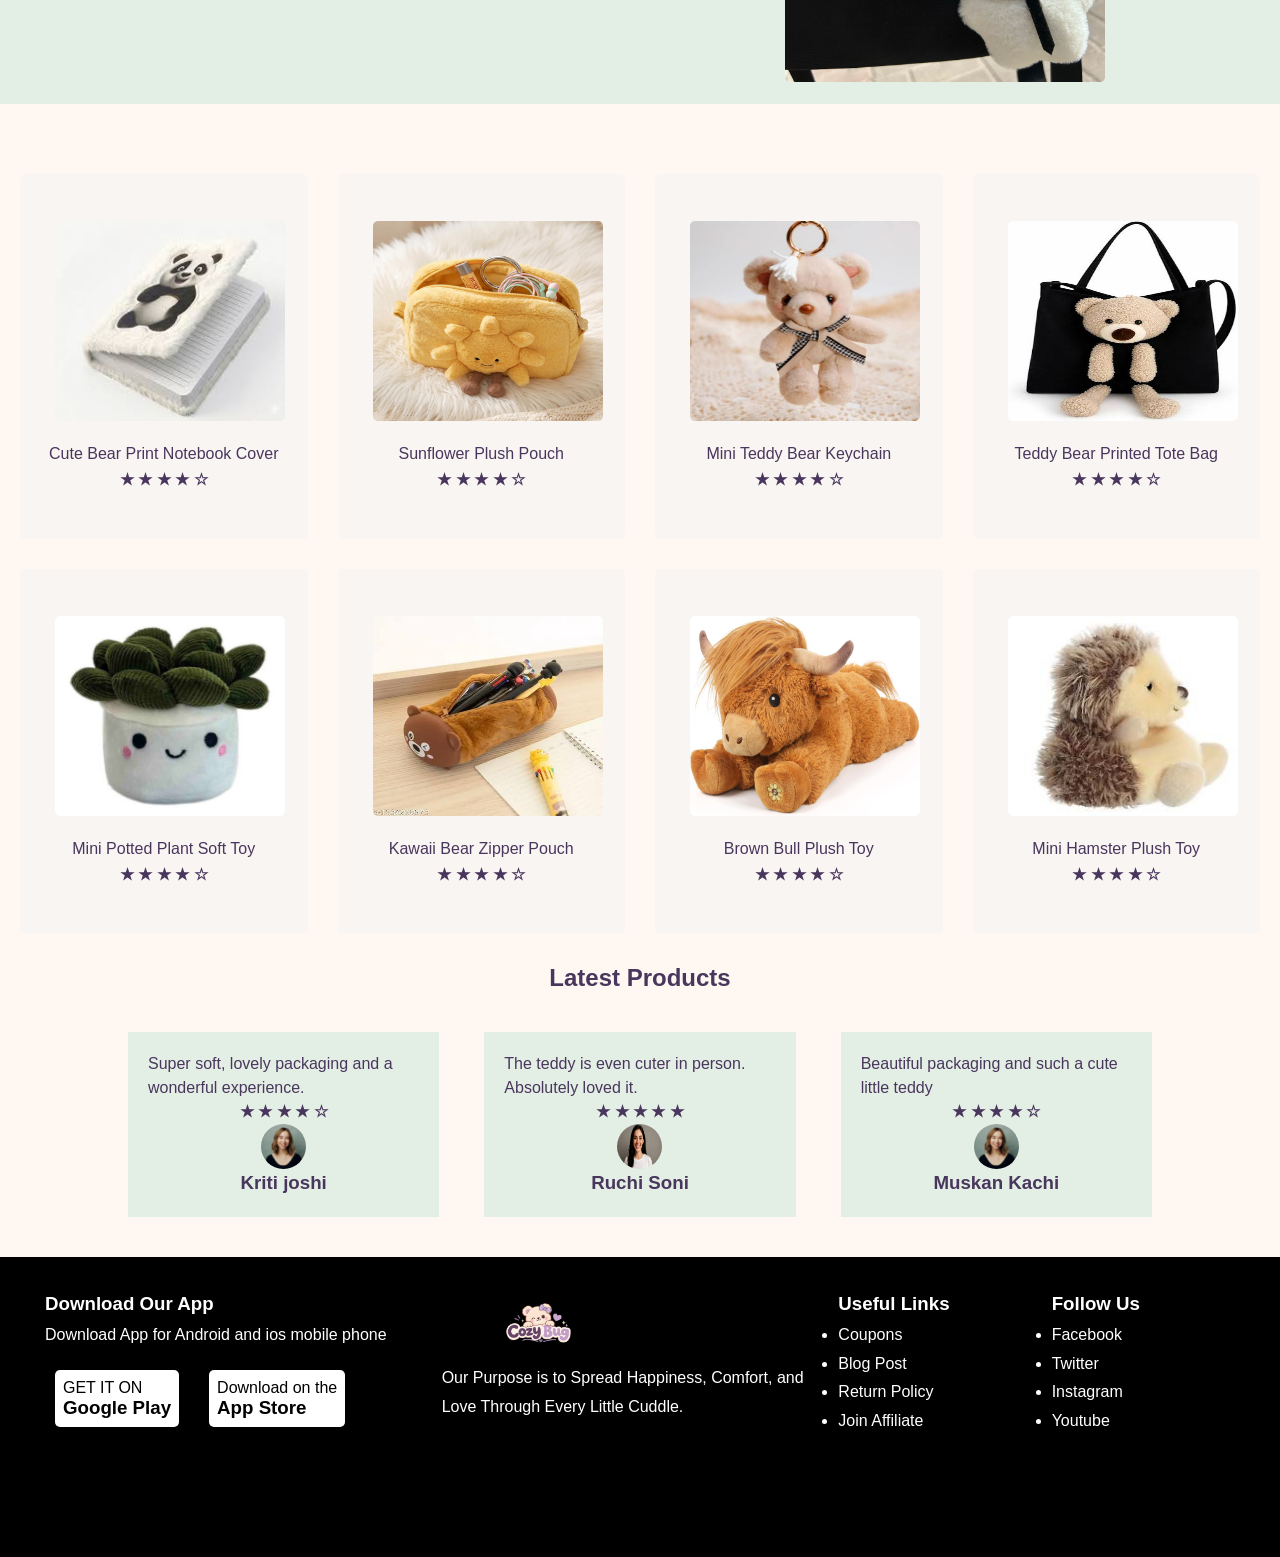
==== commit 9089c5f6: "added All Product files" ====
--- a/index.html
+++ b/index.html
@@ -14,8 +14,8 @@
     <img src="Cozy Bug Teddy Bear Logo.png" width="220px" height="75px">
     </div>
     <div class="navbar">
-       <a href="#" class="nav-links">Home</a>
-       <a href="#" class="nav-links">Product</a>
+       <a href="index.html" class="nav-links">Home</a>
+       <a href="Product.html" class="nav-links">Product</a>
        <a href="#" class="nav-links">Contact</a>
        <a href="#" class="nav-links">Account</a>
     </div>
@@ -71,56 +71,56 @@
     <div class="product-card">
       <img src="product-img1.jpg">
       <div class="product-detail">
-        <p>Cuteness</p>
+        <p>Cute Bear Print Notebook Cover</p>
         <h4>&starf; &starf; &starf; &starf; &star;</h4>
       </div>
     </div>
     <div class="product-card">
       <img src="product-img2.avif">
       <div class="product-detail">
-        <p>Cuteness</p>
+        <p>Sunflower Plush Pouch</p>
         <h4>&starf; &starf; &starf; &starf; &star;</h4>
       </div>
     </div>
     <div class="product-card">
       <img src="product-img3.jpg">
       <div class="product-detail">
-        <p>Cuteness</p>
+        <p>Mini Teddy Bear Keychain</p>
         <h4>&starf; &starf; &starf; &starf; &star;</h4>
       </div>
     </div>
     <div class="product-card">
       <img src="product-img4.jpg">
       <div class="product-detail">
-        <p>Cuteness</p>
+        <p>Teddy Bear Printed Tote Bag</p>
         <h4>&starf; &starf; &starf; &starf; &star;</h4>
       </div>
     </div>
     <div class="product-card">
       <img src="product-img5.jpg">
       <div class="product-detail">
-        <p>Cuteness</p>
+        <p>Mini Potted Plant Soft Toy</p>
         <h4>&starf; &starf; &starf; &starf; &star;</h4>
       </div>
     </div>
     <div class="product-card">
       <img src="product-img6.jpg">
       <div class="product-detail">
-        <p>Cuteness</p>
+        <p>Kawaii Bear Zipper Pouch</p>
         <h4>&starf; &starf; &starf; &starf; &star;</h4>
       </div>
     </div>
     <div class="product-card">
       <img src="main_img.jpg">
       <div class="product-detail">
-        <p>Cuteness</p>
+        <p>Brown Bull Plush Toy</p>
         <h4>&starf; &starf; &starf; &starf; &star;</h4>
       </div>
     </div>
     <div class="product-card">
       <img src="feature-img1.jpg">
       <div class="product-detail">
-        <p>Cuteness</p>
+        <p>Mini Hamster Plush Toy</p>
         <h4>&starf; &starf; &starf; &starf; &star;</h4>
       </div>
     </div>
--- a/style.css
+++ b/style.css
@@ -299,7 +299,7 @@
   align-items: center;
   grid-gap: 30px;
   margin-bottom: 40px;
-  margin-top: 40px;
+  margin-top: 70px;
 }
 .product-card{
   background-color: #f8f5f2; 
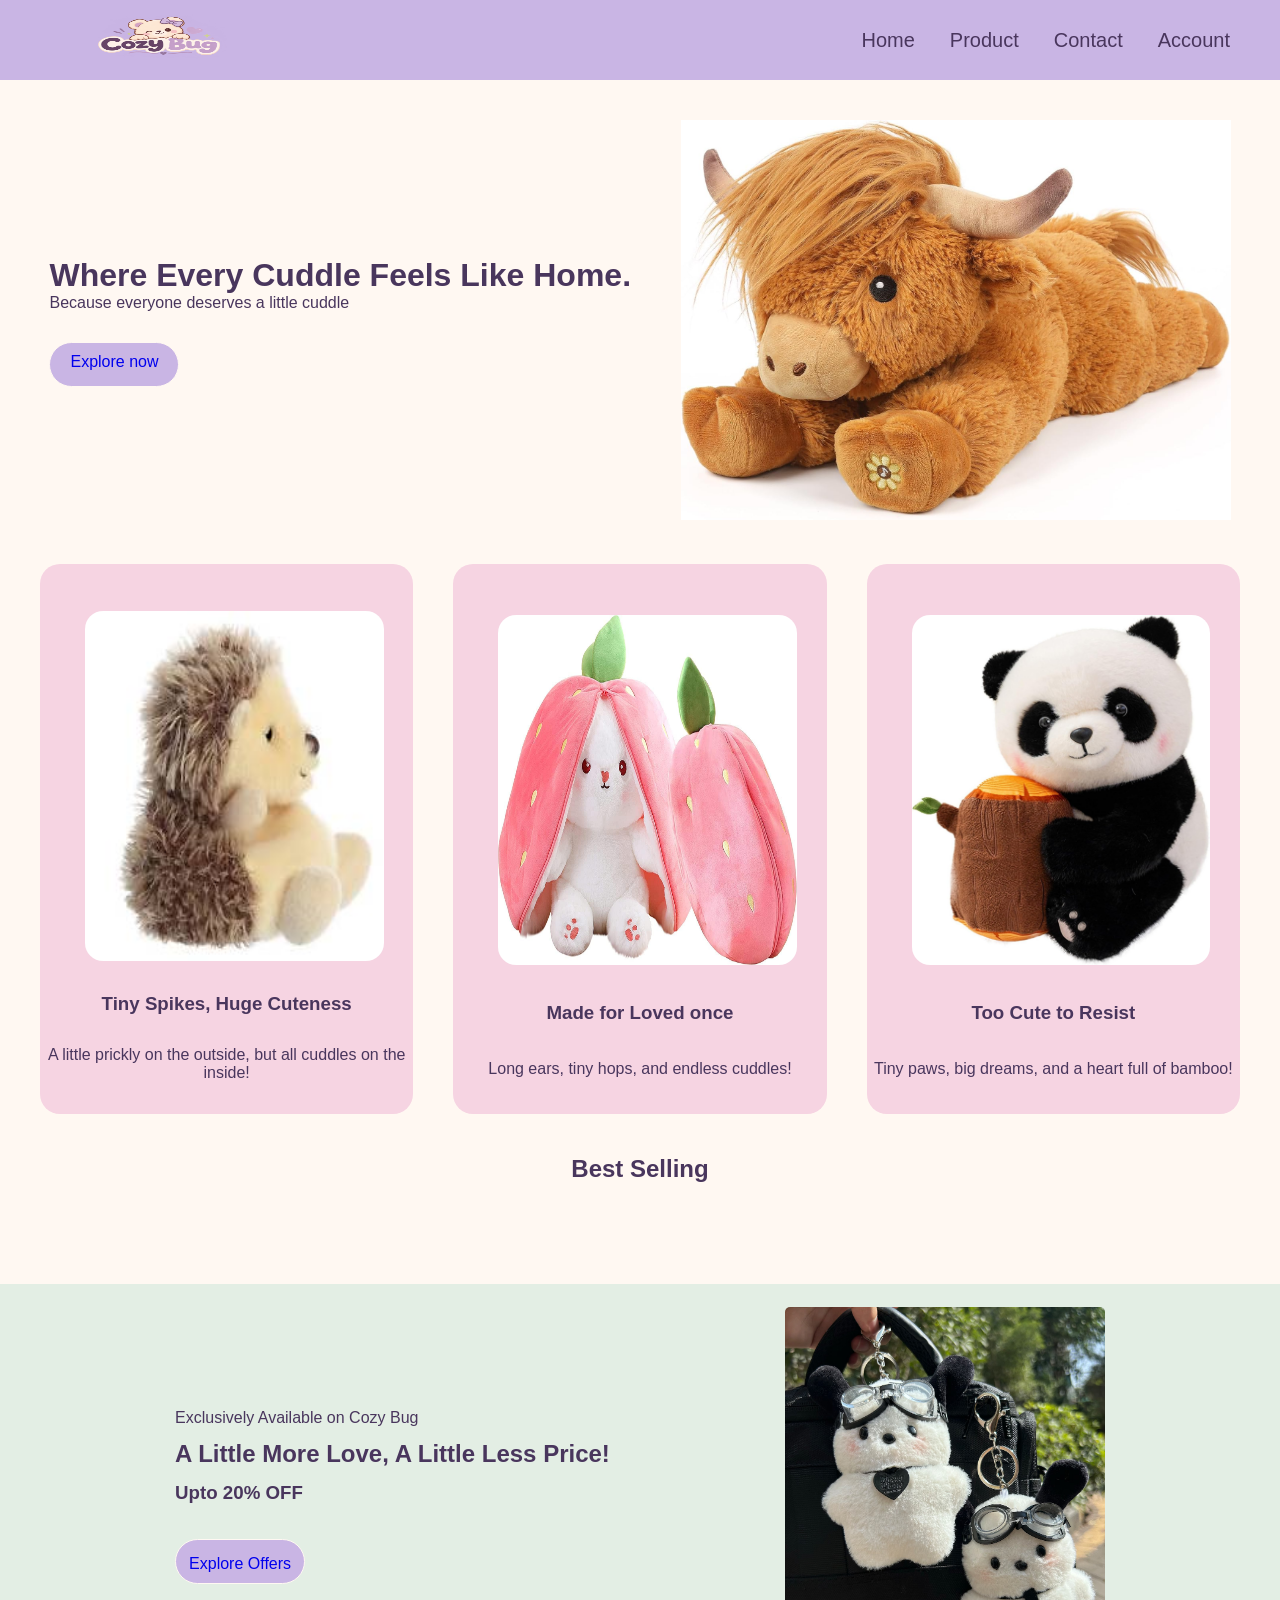
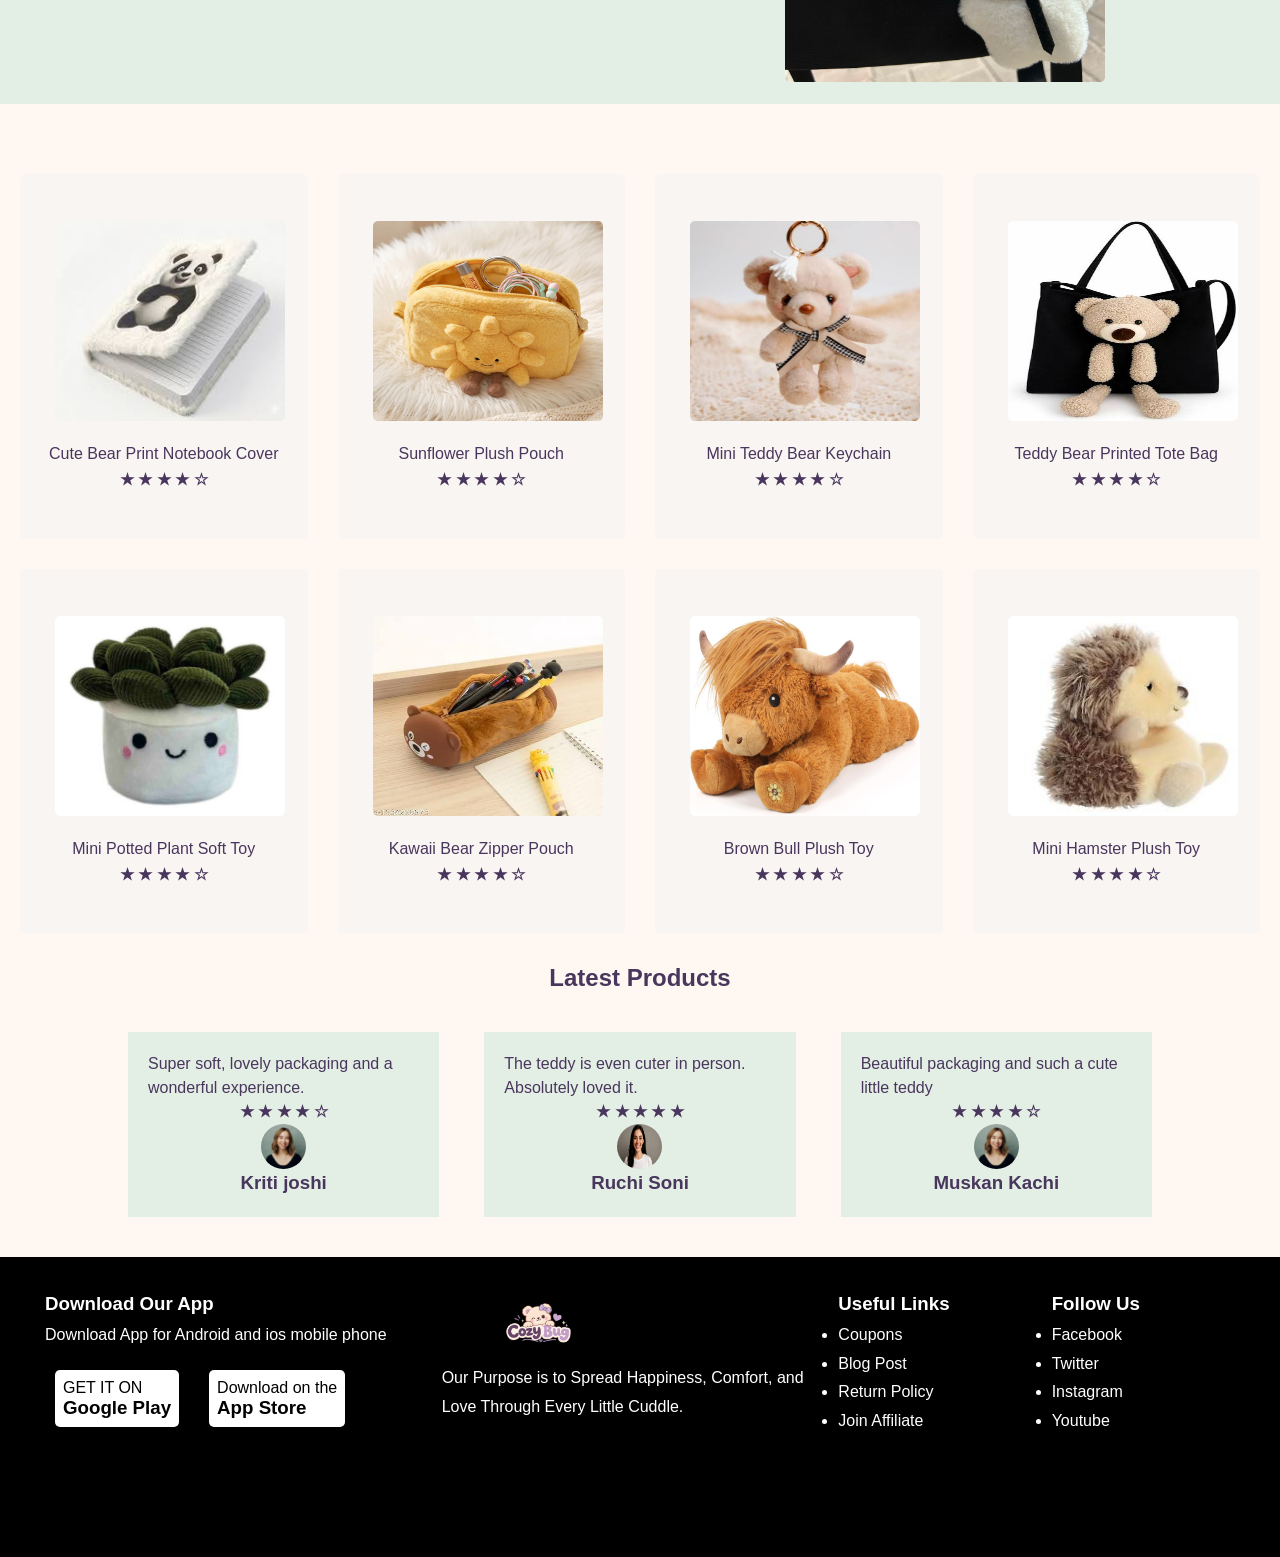
==== commit e0a8adfd: "made offerdetail section to explore offer section , it is fully responsive" ====
--- a/index.html
+++ b/index.html
@@ -29,7 +29,7 @@
     <div> 
         <h1>Where Every Cuddle Feels Like Home.</h1>
         <p>Because everyone deserves a little cuddle</p>
-        <button class="btn">Explore now &rightarrow;</button>
+        <a href="product.html" class="btn">Explore now</a>
    </div>
    <div class="main-img">
     <img src="main_img.jpg" height="400px" width="550px">
@@ -62,7 +62,7 @@
       <p>Exclusively Available on Cozy Bug</p>
       <h2>A Little More Love, A Little Less Price!</h2>
       <h3>Upto 20% OFF</h3>
-      <div class="btn">Explore Offers</div>
+      <a href="offerDetail.html" class="btn">Explore Offers</a>
     </div>
       <img src="offer-section-img.avif">
    </div>
@@ -146,6 +146,7 @@
       <h3>Muskan Kachi</h3>
     </div>
    </div>
+   <!-- FOOTER SECTION -->
    <footer class="footer">
      <div class="footer-box">
       <h3>Download Our App</h3>
--- a/style.css
+++ b/style.css
@@ -112,12 +112,14 @@
   margin-top: 30px;
   padding-left: 10px;
   padding-right: 10px;
-  padding-top: 7px;
-  padding-bottom: 7px;
+  padding-top:10px;
   height: 45px;
   width: 130px;
   border-radius: 30px;
   border: 1px solid #fff8f2;
+  display: inline-block;
+  text-decoration: none;
+  text-align: center;
 }
 .btn:hover{
   background-color: #c9acee;
